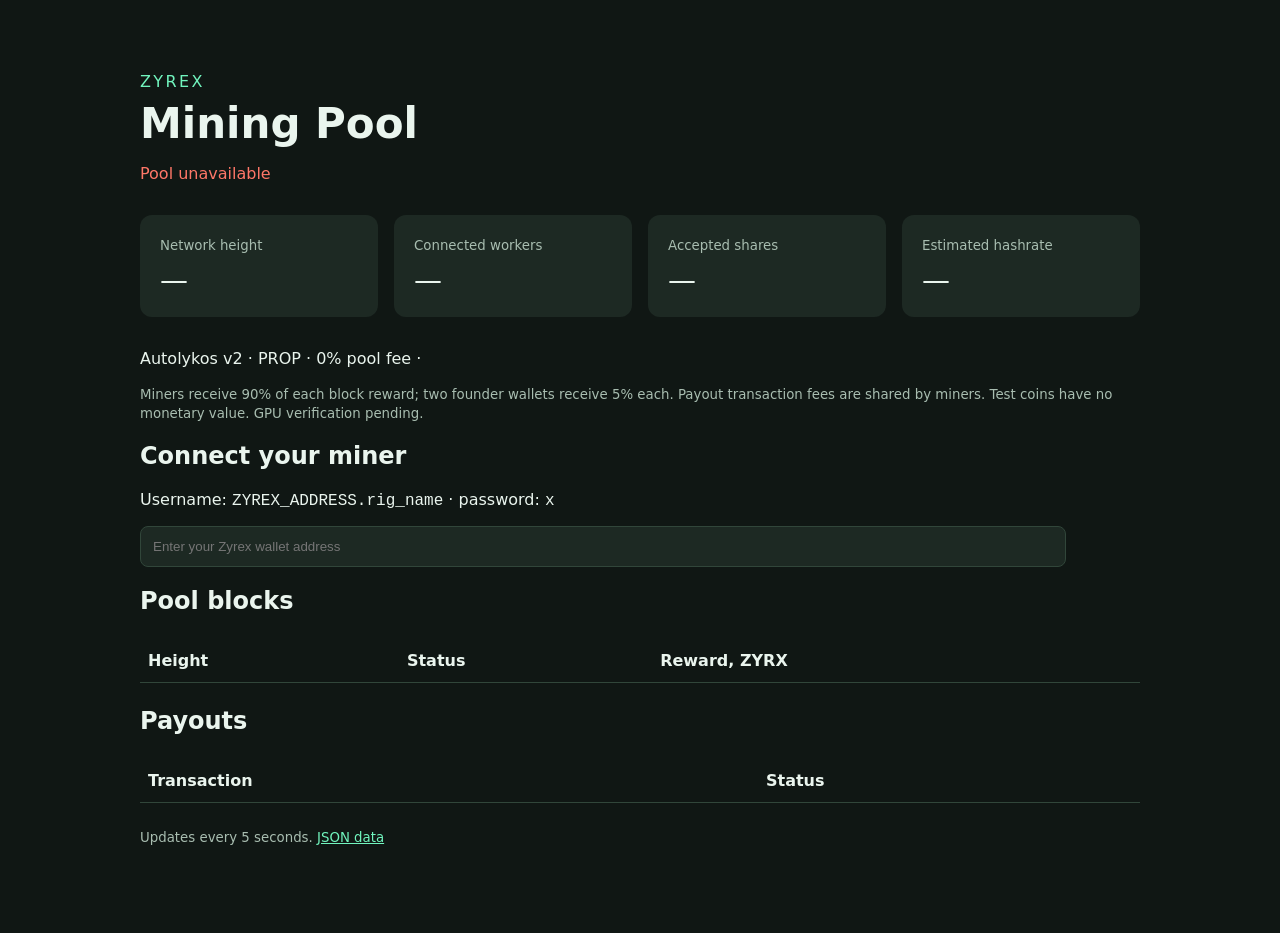
==== pool/index.html @ ad79727c "Initialize Zyrex blockchain" ====
<!doctype html>
<html lang="en"><meta charset="utf-8"><meta name="viewport" content="width=device-width, initial-scale=1">
<title>Zyrex Mining Pool</title>
<style>
body{margin:0;background:#101714;color:#eaf5ee;font:16px system-ui,sans-serif}
main{max-width:1000px;margin:48px auto;padding:24px}h1{font-size:42px;margin:8px 0}
a{color:#71f5be}.tag{color:#71f5be;letter-spacing:.15em}code{font-size:16px;word-break:break-all}
.grid{display:grid;grid-template-columns:repeat(auto-fit,minmax(170px,1fr));gap:16px;margin:32px 0}
.card{background:#1d2923;padding:20px;border-radius:12px}.value{font-size:28px;margin-top:10px}
small{color:#a8bdb0}table{width:100%;border-collapse:collapse;margin:24px 0}
th,td{text-align:left;padding:12px 8px;border-bottom:1px solid #31463a}.error{color:#ff7768}
input{background:#1d2923;color:inherit;border:1px solid #31463a;padding:12px;width:90%;border-radius:8px}
</style>
<main><div class="tag" id="network">ZYREX</div><h1>Mining Pool</h1>
<p><code id="url"></code></p><p id="status">Connecting…</p>
<div class="grid"><div class="card"><small>Network height</small><div class="value" id="height">—</div></div>
<div class="card"><small>Connected workers</small><div class="value" id="workers">—</div></div>
<div class="card"><small>Accepted shares</small><div class="value" id="shares">—</div></div>
<div class="card"><small>Estimated hashrate</small><div class="value" id="hashrate">—</div></div></div>
<p>Autolykos v2 · PROP · 0% pool fee · <span id="terms"></span></p>
<p><small>Miners receive 90% of each block reward; two founder wallets receive 5% each.
Payout transaction fees are shared by miners. Test coins have no monetary value.
<span id="gpu-status">GPU verification pending.</span></small></p>
<h2>Connect your miner</h2><p>Username: <code>ZYREX_ADDRESS.rig_name</code> · password: <code>x</code></p>
<input id="address" placeholder="Enter your Zyrex wallet address" autocomplete="off">
<p><code id="command"></code></p>
<h2>Pool blocks</h2><table><thead><tr><th>Height</th><th>Status</th><th>Reward, ZYRX</th></tr></thead>
<tbody id="blocks"></tbody></table>
<h2>Payouts</h2><table><thead><tr><th>Transaction</th><th>Status</th></tr></thead><tbody id="payments"></tbody></table>
<p id="payment-status"></p><p><small>Updates every 5 seconds. <a href="/api/stats">JSON data</a></small></p></main>
<script>
const $=id=>document.getElementById(id);let endpoint='';
function command(){let a=$('address').value.replace(/[^a-zA-Z0-9]/g,'')||'ZYREX_ADDRESS';
$('command').textContent=endpoint?`lolMiner --algo AUTOLYKOS2 --pool ${endpoint} --user ${a}.rig1 --pass x`:'';}
function row(parent,values){let tr=document.createElement('tr');for(let value of values){
let td=document.createElement('td');td.textContent=value;tr.append(td);}parent.append(tr);}
async function refresh(){try{let r=await fetch('/api/stats');if(!r.ok)throw Error(r.status);
let s=await r.json();endpoint=s.stratumUrl;$('url').textContent=endpoint;
$('network').textContent='ZYREX / '+s.network.toUpperCase();
$('terms').textContent=`Payouts from ${s.minimumPayoutNano/1e9} ZYRX after ${s.confirmations} confirmations`;
$('status').textContent=s.halted||(s.ready?'Pool ready for mining':'Waiting for node');
$('status').className=s.ready&&!s.halted?'':'error';
$('gpu-status').textContent=s.gpuVerified?
'GPU verified: '+s.gpuValidation.device+' · '+s.gpuValidation.miner:'GPU verification pending for this network.';
$('height').textContent=s.nodeHeight;$('workers').textContent=s.connectedWorkers;$('shares').textContent=s.acceptedShares;
$('hashrate').textContent=(s.estimatedHashrate/1e6).toFixed(2)+' MH/s';
$('blocks').replaceChildren();
for(let b of s.blocks.slice(-15).reverse())row($('blocks'),[b.height,b.status,(b.reward/1e9).toFixed(3)]);
$('payments').replaceChildren();for(let p of s.payouts.slice(-15).reverse())row($('payments'),[p.id,p.status]);command();
$('payment-status').textContent=s.payoutError?'Payout processing delayed. Your accrued balance is retained.':'';
}catch(e){$('status').textContent='Pool unavailable';$('status').className='error';}}
$('address').addEventListener('input',command);refresh();setInterval(refresh,5000);
</script></html>
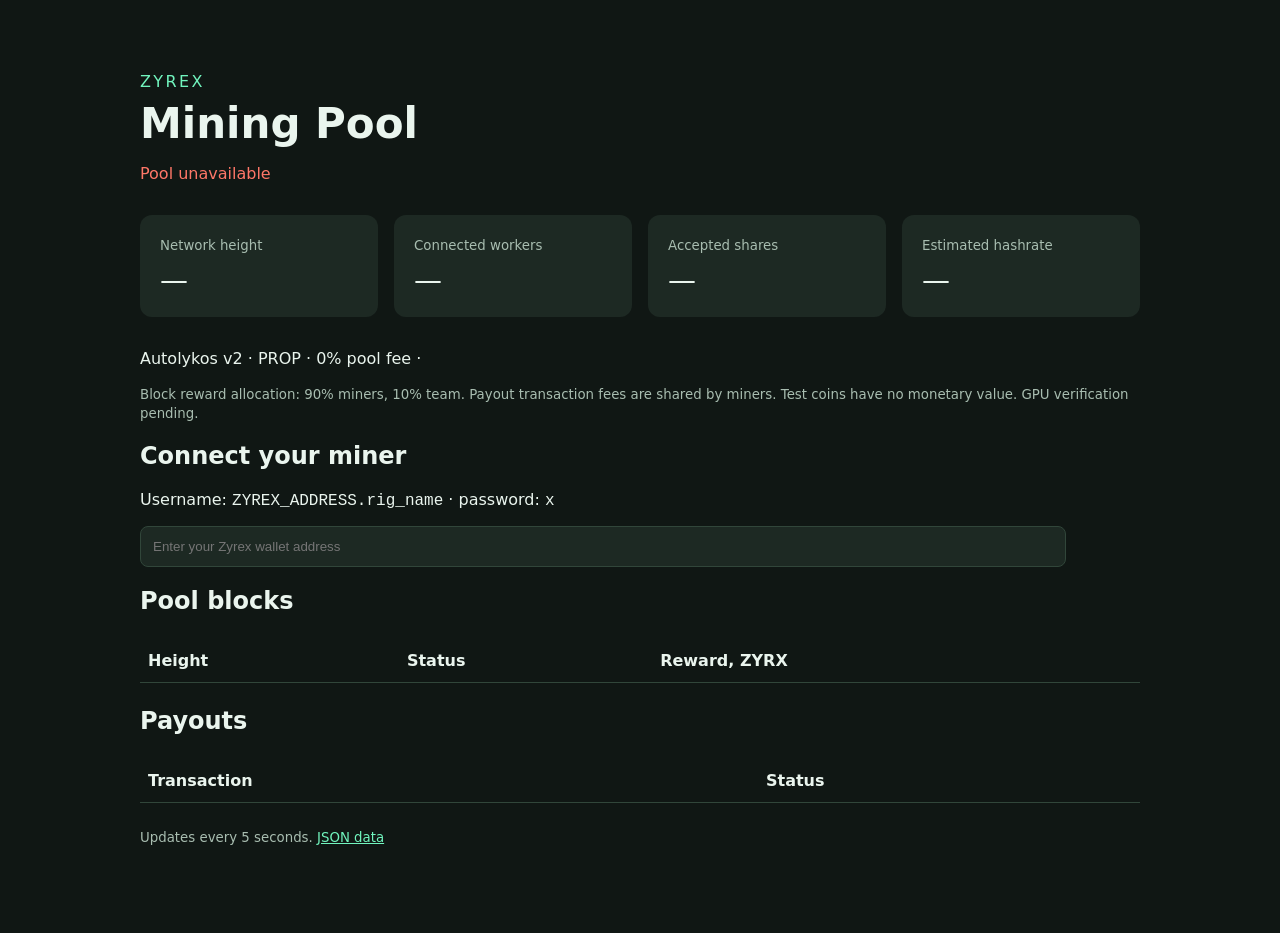
==== commit 213f725f: "Launch Zyrex public testnet with pool and explorer Pin a GPU-mined Autolykos v2 genesis and independ" ====
--- a/pool/index.html
+++ b/pool/index.html
@@ -18,7 +18,7 @@
 <div class="card"><small>Accepted shares</small><div class="value" id="shares">—</div></div>
 <div class="card"><small>Estimated hashrate</small><div class="value" id="hashrate">—</div></div></div>
 <p>Autolykos v2 · PROP · 0% pool fee · <span id="terms"></span></p>
-<p><small>Miners receive 90% of each block reward; two founder wallets receive 5% each.
+<p><small>Block reward allocation: 90% miners, 10% team.
 Payout transaction fees are shared by miners. Test coins have no monetary value.
 <span id="gpu-status">GPU verification pending.</span></small></p>
 <h2>Connect your miner</h2><p>Username: <code>ZYREX_ADDRESS.rig_name</code> · password: <code>x</code></p>
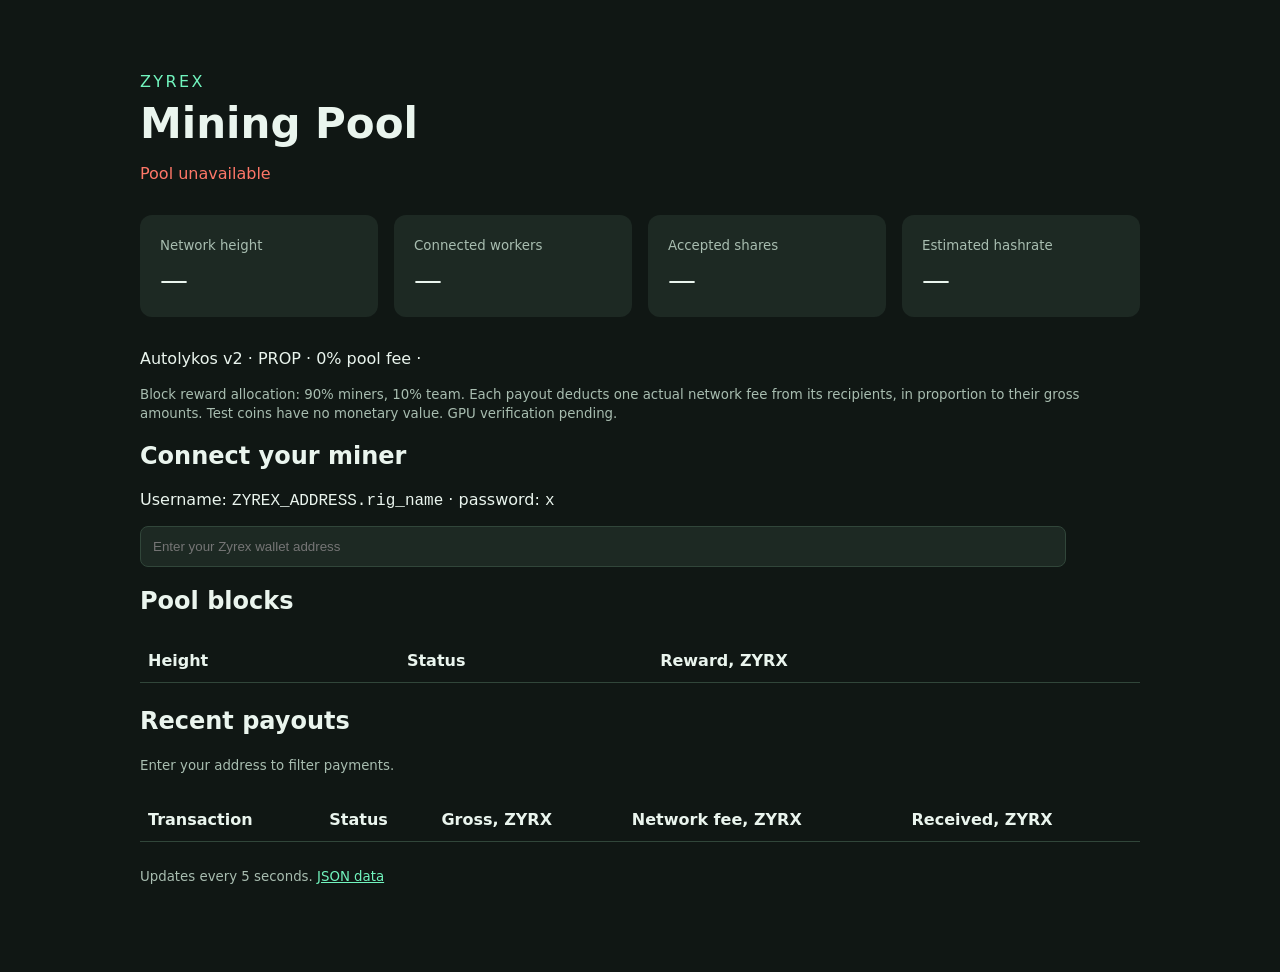
==== commit f02f4ff0: "Charge actual payout network fees to miners and refund unused reserves" ====
--- a/pool/index.html
+++ b/pool/index.html
@@ -9,6 +9,7 @@
 .card{background:#1d2923;padding:20px;border-radius:12px}.value{font-size:28px;margin-top:10px}
 small{color:#a8bdb0}table{width:100%;border-collapse:collapse;margin:24px 0}
 th,td{text-align:left;padding:12px 8px;border-bottom:1px solid #31463a}.error{color:#ff7768}
+#payments td:first-child{max-width:230px;word-break:break-all;font:13px monospace}
 input{background:#1d2923;color:inherit;border:1px solid #31463a;padding:12px;width:90%;border-radius:8px}
 </style>
 <main><div class="tag" id="network">ZYREX</div><h1>Mining Pool</h1>
@@ -19,25 +20,46 @@
 <div class="card"><small>Estimated hashrate</small><div class="value" id="hashrate">—</div></div></div>
 <p>Autolykos v2 · PROP · 0% pool fee · <span id="terms"></span></p>
 <p><small>Block reward allocation: 90% miners, 10% team.
-Payout transaction fees are shared by miners. Test coins have no monetary value.
+Each payout deducts one actual network fee from its recipients, in proportion to their gross amounts.
+Test coins have no monetary value.
 <span id="gpu-status">GPU verification pending.</span></small></p>
 <h2>Connect your miner</h2><p>Username: <code>ZYREX_ADDRESS.rig_name</code> · password: <code>x</code></p>
 <input id="address" placeholder="Enter your Zyrex wallet address" autocomplete="off">
 <p><code id="command"></code></p>
+<p id="balance"></p>
 <h2>Pool blocks</h2><table><thead><tr><th>Height</th><th>Status</th><th>Reward, ZYRX</th></tr></thead>
 <tbody id="blocks"></tbody></table>
-<h2>Payouts</h2><table><thead><tr><th>Transaction</th><th>Status</th></tr></thead><tbody id="payments"></tbody></table>
+<h2>Recent payouts</h2><p><small id="payment-note">Enter your address to filter payments.</small></p>
+<table><thead><tr><th>Transaction</th><th>Status</th><th>Gross, ZYRX</th>
+<th>Network fee, ZYRX</th><th>Received, ZYRX</th></tr></thead><tbody id="payments"></tbody></table>
 <p id="payment-status"></p><p><small>Updates every 5 seconds. <a href="/api/stats">JSON data</a></small></p></main>
 <script>
-const $=id=>document.getElementById(id);let endpoint='';
+const $=id=>document.getElementById(id);let endpoint='',stats=null;
+function coins(value){if(value===null||value===undefined)return '—';
+let n=BigInt(value),whole=n/1000000000n,fraction=(n%1000000000n).toString().padStart(9,'0').replace(/0+$/,'');
+return whole.toString()+(fraction?'.'+fraction:'');}
+function amounts(p,key){let exact=p[key+'Exact'];return exact|| (p[key]?JSON.parse(p[key]):null);}
+function total(values,address){if(!values)return null;if(address)return values[address]??null;
+return Object.values(values).reduce((sum,value)=>sum+BigInt(value),0n);}
 function command(){let a=$('address').value.replace(/[^a-zA-Z0-9]/g,'')||'ZYREX_ADDRESS';
-$('command').textContent=endpoint?`lolMiner --algo AUTOLYKOS2 --pool ${endpoint} --user ${a}.rig1 --pass x`:'';}
+$('command').textContent=endpoint?`lolMiner --algo AUTOLYKOS2 --pool ${endpoint} --user ${a}.rig1 --pass x`:'';
+payments();}
 function row(parent,values){let tr=document.createElement('tr');for(let value of values){
 let td=document.createElement('td');td.textContent=value;tr.append(td);}parent.append(tr);}
+function payments(){if(!stats)return;let address=$('address').value.trim();
+let balances=stats.balancesNanoZYRXExact||stats.balancesNanoZYRX;
+$('balance').textContent=address?'Accrued balance: '+coins(balances[address]||'0')+' ZYRX':'';
+$('payments').replaceChildren();let shown=0;
+for(let p of stats.payouts.slice().reverse()){
+let net=total(amounts(p,'amounts'),address);if(net===null)continue;
+row($('payments'),[p.id,p.status,coins(total(amounts(p,'gross'),address)),
+p.fees?coins(total(amounts(p,'fees'),address)):'Prepaid',coins(net)]);if(++shown===15)break;}
+$('payment-note').textContent=address?'Payments to the entered address.':'All recipients combined. Enter your address to filter.';
+$('payment-note').textContent+=' Historical payments show prepaid fees; unused reserves have been refunded.';}
 async function refresh(){try{let r=await fetch('/api/stats');if(!r.ok)throw Error(r.status);
-let s=await r.json();endpoint=s.stratumUrl;$('url').textContent=endpoint;
+let s=await r.json();stats=s;endpoint=s.stratumUrl;$('url').textContent=endpoint;
 $('network').textContent='ZYREX / '+s.network.toUpperCase();
-$('terms').textContent=`Payouts from ${s.minimumPayoutNano/1e9} ZYRX after ${s.confirmations} confirmations`;
+$('terms').textContent=`Payouts from ${coins(s.minimumPayoutNano)} ZYRX after ${s.confirmations} confirmations`;
 $('status').textContent=s.halted||(s.ready?'Pool ready for mining':'Waiting for node');
 $('status').className=s.ready&&!s.halted?'':'error';
 $('gpu-status').textContent=s.gpuVerified?
@@ -46,7 +68,7 @@
 $('hashrate').textContent=(s.estimatedHashrate/1e6).toFixed(2)+' MH/s';
 $('blocks').replaceChildren();
 for(let b of s.blocks.slice(-15).reverse())row($('blocks'),[b.height,b.status,(b.reward/1e9).toFixed(3)]);
-$('payments').replaceChildren();for(let p of s.payouts.slice(-15).reverse())row($('payments'),[p.id,p.status]);command();
+command();
 $('payment-status').textContent=s.payoutError?'Payout processing delayed. Your accrued balance is retained.':'';
 }catch(e){$('status').textContent='Pool unavailable';$('status').className='error';}}
 $('address').addEventListener('input',command);refresh();setInterval(refresh,5000);
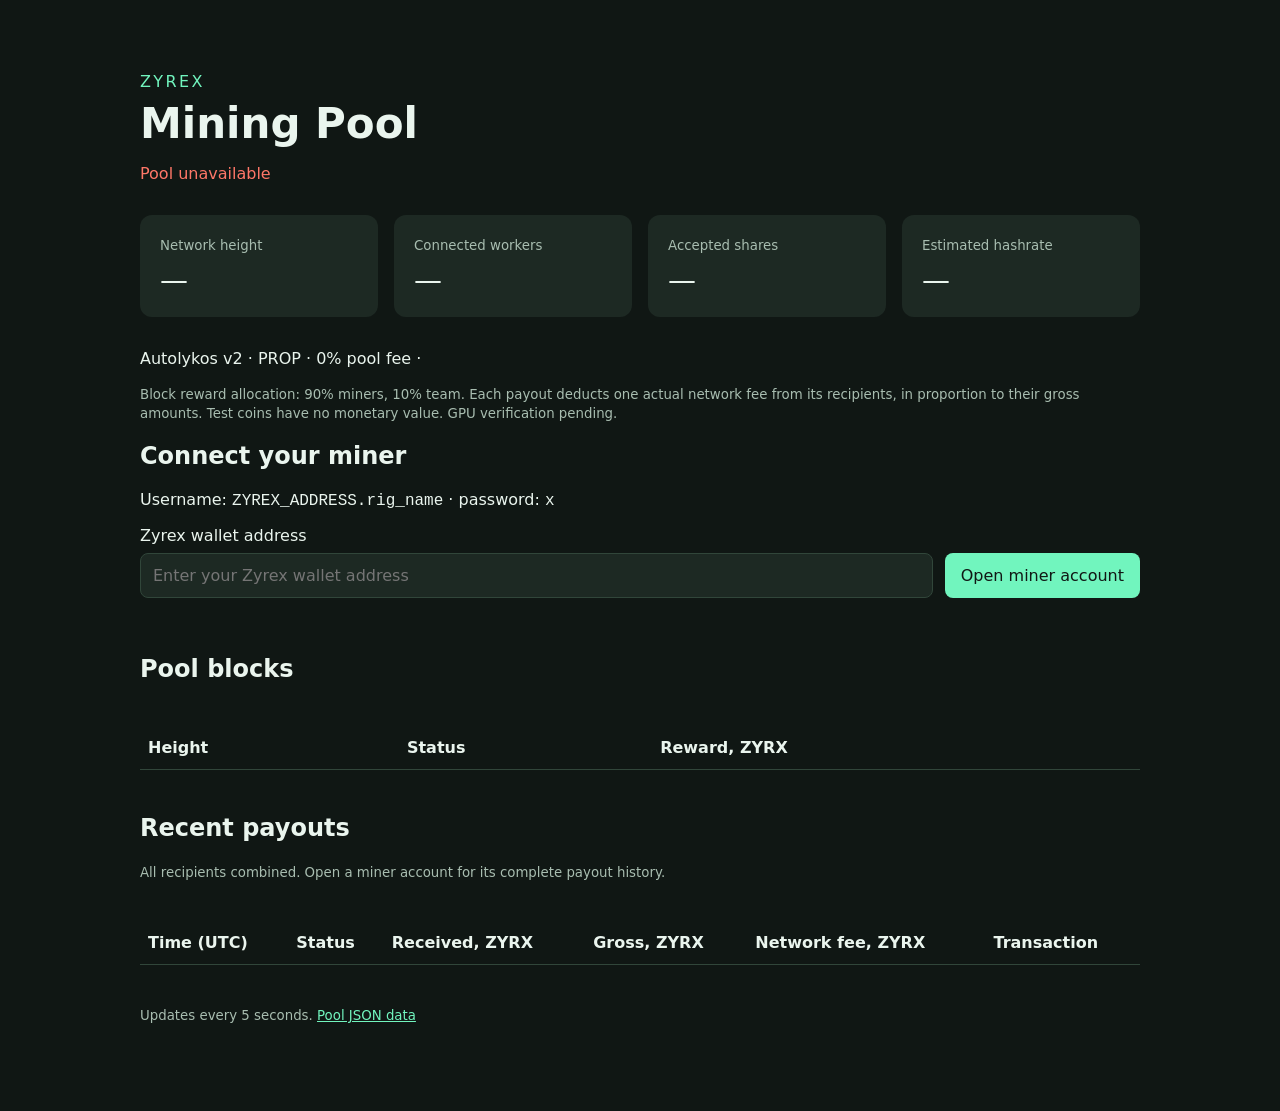
==== commit 6147bd26: "Add address-based miner accounts and complete payout history" ====
--- a/pool/index.html
+++ b/pool/index.html
@@ -1,75 +1,450 @@
 <!doctype html>
-<html lang="en"><meta charset="utf-8"><meta name="viewport" content="width=device-width, initial-scale=1">
+<html lang="en">
+<head>
+<meta charset="utf-8">
+<meta name="viewport" content="width=device-width, initial-scale=1">
 <title>Zyrex Mining Pool</title>
 <style>
 body{margin:0;background:#101714;color:#eaf5ee;font:16px system-ui,sans-serif}
 main{max-width:1000px;margin:48px auto;padding:24px}h1{font-size:42px;margin:8px 0}
 a{color:#71f5be}.tag{color:#71f5be;letter-spacing:.15em}code{font-size:16px;word-break:break-all}
 .grid{display:grid;grid-template-columns:repeat(auto-fit,minmax(170px,1fr));gap:16px;margin:32px 0}
-.card{background:#1d2923;padding:20px;border-radius:12px}.value{font-size:28px;margin-top:10px}
-small{color:#a8bdb0}table{width:100%;border-collapse:collapse;margin:24px 0}
+.card{background:#1d2923;padding:20px;border-radius:12px}.value{font-size:28px;margin-top:10px;overflow-wrap:anywhere}
+small,.muted{color:#a8bdb0}table{width:100%;border-collapse:collapse;margin:24px 0}
 th,td{text-align:left;padding:12px 8px;border-bottom:1px solid #31463a}.error{color:#ff7768}
-#payments td:first-child{max-width:230px;word-break:break-all;font:13px monospace}
-input{background:#1d2923;color:inherit;border:1px solid #31463a;padding:12px;width:90%;border-radius:8px}
+.table{overflow-x:auto}.payouts{min-width:800px}.worker-table{min-width:660px}
+.tx{max-width:230px;word-break:break-all;font:13px monospace}.nowrap{white-space:nowrap}
+input{background:#1d2923;color:inherit;border:1px solid #31463a;padding:12px;border-radius:8px;min-width:0;font:inherit}
+button{background:#71f5be;border:0;color:#101714;padding:12px 16px;border-radius:8px;cursor:pointer;font:inherit}
+button:disabled{opacity:.45;cursor:default}
+a:focus-visible,input:focus-visible,button:focus-visible{outline:2px solid #eaf5ee;outline-offset:3px}
+.address-entry{display:flex;gap:12px;margin-top:8px}.address-entry input{flex:1}
+.controls{display:flex;gap:12px;align-items:center;flex-wrap:wrap}.controls small{margin-right:auto}
+.details{display:flex;gap:16px 28px;flex-wrap:wrap}.details p{margin:4px 0}.address-display{overflow-wrap:anywhere}
+[hidden]{display:none!important}#history-status,#account-status,#form-error{min-height:1.3em}
+@media(max-width:600px){main{margin:20px auto;padding:16px}h1{font-size:34px}.address-entry{flex-direction:column}
+.value{font-size:24px}.grid{gap:12px;margin:24px 0}.card{padding:16px}}
 </style>
-<main><div class="tag" id="network">ZYREX</div><h1>Mining Pool</h1>
-<p><code id="url"></code></p><p id="status">Connecting…</p>
-<div class="grid"><div class="card"><small>Network height</small><div class="value" id="height">—</div></div>
+</head>
+<body>
+<main>
+<div class="tag" id="network">ZYREX</div>
+<h1 id="page-title">Mining Pool</h1>
+<p id="account-navigation" hidden><a href="/" id="pool-link">Mining pool overview</a> · Public address view</p>
+<p><code id="url"></code></p><p id="status" role="status">Connecting…</p>
+<section id="pool-overview" aria-label="Pool overview">
+<div class="grid">
+<div class="card"><small>Network height</small><div class="value" id="height">—</div></div>
 <div class="card"><small>Connected workers</small><div class="value" id="workers">—</div></div>
 <div class="card"><small>Accepted shares</small><div class="value" id="shares">—</div></div>
-<div class="card"><small>Estimated hashrate</small><div class="value" id="hashrate">—</div></div></div>
+<div class="card"><small>Estimated hashrate</small><div class="value" id="hashrate">—</div></div>
+</div>
+</section>
 <p>Autolykos v2 · PROP · 0% pool fee · <span id="terms"></span></p>
 <p><small>Block reward allocation: 90% miners, 10% team.
 Each payout deducts one actual network fee from its recipients, in proportion to their gross amounts.
-Test coins have no monetary value.
-<span id="gpu-status">GPU verification pending.</span></small></p>
-<h2>Connect your miner</h2><p>Username: <code>ZYREX_ADDRESS.rig_name</code> · password: <code>x</code></p>
-<input id="address" placeholder="Enter your Zyrex wallet address" autocomplete="off">
+Test coins have no monetary value. <span id="gpu-status">GPU verification pending.</span></small></p>
+<h2 id="address-heading">Connect your miner</h2>
+<p>Username: <code>ZYREX_ADDRESS.rig_name</code> · password: <code>x</code></p>
+<form id="address-form">
+<label for="address">Zyrex wallet address</label>
+<div class="address-entry">
+<input id="address" name="address" placeholder="Enter your Zyrex wallet address" autocomplete="off"
+spellcheck="false" maxlength="2048" required>
+<button type="submit">Open miner account</button>
+</div>
+<p id="form-error" class="error" role="alert"></p>
+</form>
 <p><code id="command"></code></p>
-<p id="balance"></p>
-<h2>Pool blocks</h2><table><thead><tr><th>Height</th><th>Status</th><th>Reward, ZYRX</th></tr></thead>
-<tbody id="blocks"></tbody></table>
-<h2>Recent payouts</h2><p><small id="payment-note">Enter your address to filter payments.</small></p>
-<table><thead><tr><th>Transaction</th><th>Status</th><th>Gross, ZYRX</th>
-<th>Network fee, ZYRX</th><th>Received, ZYRX</th></tr></thead><tbody id="payments"></tbody></table>
-<p id="payment-status"></p><p><small>Updates every 5 seconds. <a href="/api/stats">JSON data</a></small></p></main>
+<section id="miner-account" aria-labelledby="account-heading" hidden>
+<h2 id="account-heading">Miner account</h2>
+<p class="address-display"><code id="selected-address"></code></p>
+<p><a id="account-link" href="/">Share this account view</a> · Read-only pool records; no wallet access required.</p>
+<p id="account-status" role="status">Loading account…</p>
+<div id="account-data" hidden>
+<div class="grid">
+<div class="card"><small>Available unpaid, ZYRX</small><div class="value" id="unpaid">—</div></div>
+<div class="card"><small>Pending payouts, ZYRX</small><div class="value" id="pending">—</div></div>
+<div class="card"><small>Confirmed paid, ZYRX</small><div class="value" id="paid">—</div></div>
+<div class="card"><small>Immature estimate, ZYRX</small><div class="value" id="immature">—</div></div>
+</div>
+<p><small>Available unpaid is credited balance not yet reserved for a payout. Pending payouts are signed or broadcast,
+awaiting confirmation. Immature rewards are estimates and are not credited or available for payout.</small></p>
+<p id="immature-note" class="muted"></p>
+<div class="details">
+<p>Mature reward credits: <span id="credited">—</span> ZYRX</p>
+<p>Fee reserve refunds: <span id="refunds">—</span> ZYRX</p>
+<p>Reserved for payouts: <span id="reserved">—</span> ZYRX</p>
+</div>
+<p id="paid-details" class="muted"></p><p id="pending-details" class="muted"></p>
+<h2>Mining activity</h2>
+<div class="grid">
+<div class="card"><small>Connected workers</small><div class="value" id="miner-connected">—</div></div>
+<div class="card"><small>Accepted shares</small><div class="value" id="miner-shares">—</div></div>
+<div class="card"><small>Estimated hashrate</small><div class="value" id="miner-hashrate">—</div></div>
+<div class="card"><small>Current round share</small><div class="value" id="round-share">—</div></div>
+</div>
+<p id="mining-note" class="muted"></p><p id="round-note" class="muted"></p>
+<h3>Workers</h3>
+<p><small>Active means connected with an accepted share in the last 10 minutes.
+Hashrate is estimated from accepted work over the same window.</small></p>
+<div class="table"><table class="worker-table">
+<thead><tr><th scope="col">Worker</th><th scope="col">Status</th><th scope="col">Last accepted share (UTC)</th>
+<th scope="col">Accepted shares</th><th scope="col">Estimated hashrate</th></tr></thead>
+<tbody id="miner-workers"></tbody>
+</table></div><p id="worker-note" class="muted"></p>
+</div>
+<h2>Payout history</h2>
+<p><small>All payouts for this address, newest first. Received is the net payment; gross includes its network fee.
+Legacy prepaid fees are shown as unknown when the original amounts were not recorded.</small></p>
+<div class="controls">
+<small id="history-count">Loading payouts…</small>
+<button id="history-refresh" type="button">Refresh history</button>
+<button id="previous" type="button" disabled>Previous</button>
+<button id="next" type="button" disabled>Next</button>
+</div>
+<div class="table"><table class="payouts">
+<thead><tr><th scope="col">Time (UTC)</th><th scope="col">Status</th><th scope="col">Received, ZYRX</th>
+<th scope="col">Gross, ZYRX</th><th scope="col">Network fee, ZYRX</th><th scope="col">Transaction</th></tr></thead>
+<tbody id="miner-payments"></tbody>
+</table></div>
+<p id="history-status" role="status"></p>
+<p><small>Account data updates every 5 seconds. History keeps your selected page and snapshot;
+use Refresh history to include newly created payouts.</small></p>
+</section>
+<section id="pool-history" aria-label="Pool history">
+<h2>Pool blocks</h2>
+<div class="table"><table><thead><tr><th scope="col">Height</th><th scope="col">Status</th>
+<th scope="col">Reward, ZYRX</th></tr></thead><tbody id="blocks"></tbody></table></div>
+<h2>Recent payouts</h2><p><small>All recipients combined. Open a miner account for its complete payout history.</small></p>
+<div class="table"><table class="payouts"><thead><tr><th scope="col">Time (UTC)</th><th scope="col">Status</th>
+<th scope="col">Received, ZYRX</th><th scope="col">Gross, ZYRX</th><th scope="col">Network fee, ZYRX</th>
+<th scope="col">Transaction</th></tr></thead><tbody id="payments"></tbody></table></div>
+</section>
+<p id="payment-status"></p><p><small>Updates every 5 seconds. <a href="/api/stats">Pool JSON data</a></small></p>
+</main>
 <script>
-const $=id=>document.getElementById(id);let endpoint='',stats=null;
-function coins(value){if(value===null||value===undefined)return '—';
-let n=BigInt(value),whole=n/1000000000n,fraction=(n%1000000000n).toString().padStart(9,'0').replace(/0+$/,'');
-return whole.toString()+(fraction?'.'+fraction:'');}
-function amounts(p,key){let exact=p[key+'Exact'];return exact|| (p[key]?JSON.parse(p[key]):null);}
-function total(values,address){if(!values)return null;if(address)return values[address]??null;
-return Object.values(values).reduce((sum,value)=>sum+BigInt(value),0n);}
-function command(){let a=$('address').value.replace(/[^a-zA-Z0-9]/g,'')||'ZYREX_ADDRESS';
-$('command').textContent=endpoint?`lolMiner --algo AUTOLYKOS2 --pool ${endpoint} --user ${a}.rig1 --pass x`:'';
-payments();}
-function row(parent,values){let tr=document.createElement('tr');for(let value of values){
-let td=document.createElement('td');td.textContent=value;tr.append(td);}parent.append(tr);}
-function payments(){if(!stats)return;let address=$('address').value.trim();
-let balances=stats.balancesNanoZYRXExact||stats.balancesNanoZYRX;
-$('balance').textContent=address?'Accrued balance: '+coins(balances[address]||'0')+' ZYRX':'';
-$('payments').replaceChildren();let shown=0;
-for(let p of stats.payouts.slice().reverse()){
-let net=total(amounts(p,'amounts'),address);if(net===null)continue;
-row($('payments'),[p.id,p.status,coins(total(amounts(p,'gross'),address)),
-p.fees?coins(total(amounts(p,'fees'),address)):'Prepaid',coins(net)]);if(++shown===15)break;}
-$('payment-note').textContent=address?'Payments to the entered address.':'All recipients combined. Enter your address to filter.';
-$('payment-note').textContent+=' Historical payments show prepaid fees; unused reserves have been refunded.';}
-async function refresh(){try{let r=await fetch('/api/stats');if(!r.ok)throw Error(r.status);
-let s=await r.json();stats=s;endpoint=s.stratumUrl;$('url').textContent=endpoint;
-$('network').textContent='ZYREX / '+s.network.toUpperCase();
-$('terms').textContent=`Payouts from ${coins(s.minimumPayoutNano)} ZYRX after ${s.confirmations} confirmations`;
-$('status').textContent=s.halted||(s.ready?'Pool ready for mining':'Waiting for node');
-$('status').className=s.ready&&!s.halted?'':'error';
-$('gpu-status').textContent=s.gpuVerified?
-'GPU verified: '+s.gpuValidation.device+' · '+s.gpuValidation.miner:'GPU verification pending for this network.';
-$('height').textContent=s.nodeHeight;$('workers').textContent=s.connectedWorkers;$('shares').textContent=s.acceptedShares;
-$('hashrate').textContent=(s.estimatedHashrate/1e6).toFixed(2)+' MH/s';
-$('blocks').replaceChildren();
-for(let b of s.blocks.slice(-15).reverse())row($('blocks'),[b.height,b.status,(b.reward/1e9).toFixed(3)]);
-command();
-$('payment-status').textContent=s.payoutError?'Payout processing delayed. Your accrued balance is retained.':'';
-}catch(e){$('status').textContent='Pool unavailable';$('status').className='error';}}
-$('address').addEventListener('input',command);refresh();setInterval(refresh,5000);
-</script></html>
+'use strict';
+const $ = id => document.getElementById(id);
+const explorer = 'https://explorer.zyrexchain.com/';
+const pageSize = 20;
+let endpoint = '', selected = '', accountGeneration = 0, historyGeneration = 0;
+let accountController = null, historyController = null, accountBusy = false, historyBusy = false;
+let historyOffset = 0, historySnapshot = null, historyPage = null, statsBusy = false;
+
+function integer(value) {
+  if (typeof value === 'bigint') return value;
+  if (typeof value === 'string' && /^\d+$/.test(value)) return BigInt(value);
+  if (typeof value === 'number' && Number.isSafeInteger(value) && value >= 0) return BigInt(value);
+  throw new Error('Invalid integer amount');
+}
+function coins(value) {
+  if (value === null || value === undefined) return '—';
+  const n = integer(value), fraction = (n % 1000000000n).toString().padStart(9, '0').replace(/0+$/, '');
+  return (n / 1000000000n).toString() + (fraction ? '.' + fraction : '');
+}
+function exactCoins(value) {
+  if (value !== null && typeof value !== 'string') throw new Error('Invalid exact amount');
+  return coins(value);
+}
+function hashrate(value) {
+  if (typeof value !== 'number' || !Number.isFinite(value) || value < 0) return '—';
+  if (value >= 1e9) return (value / 1e9).toFixed(2) + ' GH/s';
+  if (value >= 1e6) return (value / 1e6).toFixed(2) + ' MH/s';
+  if (value >= 1e3) return (value / 1e3).toFixed(2) + ' kH/s';
+  return value.toFixed(2) + ' H/s';
+}
+function time(value) {
+  if (value === null || value === undefined) return '—';
+  const date = new Date(Number(value) * 1000);
+  if (!Number.isFinite(date.getTime())) throw new Error('Invalid timestamp');
+  return date.toISOString().replace('T', ' ').replace(/\.\d{3}Z$/, '');
+}
+function text(value) { return value === null || value === undefined ? '—' : String(value); }
+function row(parent, values) {
+  const tr = document.createElement('tr');
+  for (const value of values) {
+    const td = document.createElement('td');
+    if (value instanceof Node) td.append(value); else td.textContent = text(value);
+    tr.append(td);
+  }
+  parent.append(tr);
+  return tr;
+}
+function transaction(id) {
+  const item = document.createElement(/^[a-fA-F0-9]{64}$/.test(id) ? 'a' : 'span');
+  item.textContent = text(id);
+  if (item.tagName === 'A') item.href = explorer + '#' + encodeURIComponent(id);
+  item.className = 'tx';
+  return item;
+}
+function emptyRow(parent, message, columns) {
+  const tr = row(parent, [message]);
+  tr.firstChild.colSpan = columns;
+}
+async function api(path, signal) {
+  const response = await fetch(path, {signal, cache: 'no-store'});
+  const result = await response.json();
+  if (!response.ok) {
+    const message = response.status === 400 ? 'Invalid address or request. Use a wallet address for this network.' :
+      response.status === 404 ? 'This account is unavailable.' : 'Pool account data is unavailable. Please try again.';
+    throw new Error(message);
+  }
+  if (!result || typeof result !== 'object') throw new Error('Invalid response from the pool.');
+  return result;
+}
+function updateCommand() {
+  const address = $('address').value.trim();
+  const username = /^[1-9A-HJ-NP-Za-km-z]{10,2048}$/.test(address) ? address : 'ZYREX_ADDRESS';
+  $('command').textContent = endpoint ? `lolMiner --algo AUTOLYKOS2 --pool ${endpoint} --user ${username}.rig1 --pass x` : '';
+}
+function payoutTotals(value, label) {
+  if (!value || typeof value.count !== 'number') throw new Error('Invalid payout summary');
+  const gross = exactCoins(value.grossNanoZYRX), fee = exactCoins(value.feeNanoZYRX);
+  let message = `${label}: ${value.count} transaction${value.count === 1 ? '' : 's'} · gross ${gross} ZYRX · network fees ${fee} ZYRX.`;
+  if (value.legacyCount) message += ` ${value.legacyCount} legacy payout${value.legacyCount === 1 ? '' : 's'} with unrecorded gross/fees.`;
+  return message;
+}
+function renderAccount(data) {
+  if (data.address !== selected || !data.account || !data.mining || !Array.isArray(data.workers)) {
+    throw new Error('Invalid account response');
+  }
+  const account = data.account, mining = data.mining, round = mining.currentRound;
+  const formatted = {
+    unpaid: exactCoins(account.unpaidNanoZYRX), pending: exactCoins(account.pendingPayout.netNanoZYRX),
+    paid: exactCoins(account.confirmedPaid.netNanoZYRX), immature: exactCoins(account.immatureEstimatedNanoZYRX),
+    credited: exactCoins(account.creditedNanoZYRX), refunds: exactCoins(account.feeRefundNanoZYRX),
+    reserved: exactCoins(account.reservedBalanceDebitNanoZYRX)
+  };
+  const paidDetails = payoutTotals(account.confirmedPaid, 'Confirmed payouts');
+  const pendingDetails = payoutTotals(account.pendingPayout, 'Pending payouts');
+  const workerRows = document.createDocumentFragment();
+  for (const worker of data.workers) {
+    const status = worker.active ? 'Active' : worker.connectedSessions > 0 ? 'Connected · no recent shares' : 'Offline';
+    row(workerRows, [worker.name || '(unnamed)', status, time(worker.lastShare), worker.acceptedShares,
+      hashrate(worker.estimatedHashrate)]);
+  }
+  if (!data.workers.length) emptyRow(workerRows, 'No workers recorded for this address.', 5);
+  let roundShare = '—';
+  if (round && round.minerWeightExact !== undefined && round.poolWeightExact !== undefined) {
+    const minerWeight = integer(round.minerWeightExact), poolWeight = integer(round.poolWeightExact);
+    if (poolWeight > 0n) {
+      const percent = minerWeight * 10000n / poolWeight;
+      roundShare = (percent / 100n).toString() + '.' + (percent % 100n).toString().padStart(2, '0') + '%';
+    }
+  }
+  for (const [id, value] of Object.entries(formatted)) $(id).textContent = value;
+  $('paid-details').textContent = paidDetails;
+  $('pending-details').textContent = pendingDetails;
+  $('immature-note').textContent = account.immatureEstimatedNanoZYRX === null || account.immatureEstimatedNanoZYRX === undefined ?
+    `Immature reward estimates are currently unavailable; ${text(mining.pendingCandidateBlocks)} submitted candidate blocks. ` +
+    'Only mature, credited rewards appear in available unpaid.' :
+    'Estimated from currently recorded immature rounds; estimates can change if a block is orphaned.';
+  $('miner-connected').textContent = data.workers.filter(worker => worker.connectedSessions > 0).length;
+  $('miner-shares').textContent = text(mining.acceptedShares);
+  $('miner-hashrate').textContent = hashrate(mining.estimatedHashrate);
+  $('round-share').textContent = roundShare;
+  $('round-note').textContent = `Current unsettled round: ${text(round?.acceptedShares)} accepted shares from this address. ` +
+    'Contribution is weighted work, not a guaranteed reward.';
+  $('mining-note').textContent = `Last accepted share: ${time(mining.lastShare)} UTC. ` +
+    `${text(mining.windowAcceptedShares)} shares accepted in the last 10 minutes; ${text(mining.acceptedShares24h)} in the last 24 hours.`;
+  $('miner-workers').replaceChildren(workerRows);
+  $('worker-note').textContent = data.workersTruncated ? `Showing ${data.workers.length} of ${data.workerCount} recorded workers.` : '';
+  $('account-status').textContent = data.known ? `Updated ${time(data.generatedAt)} UTC.` :
+    'No pool activity has been recorded for this address.';
+  $('account-status').className = '';
+  $('account-data').hidden = false;
+}
+async function refreshAccount() {
+  if (!selected || accountBusy) return;
+  const generation = accountGeneration, address = selected;
+  accountBusy = true;
+  const controller = new AbortController();
+  accountController = controller;
+  try {
+    const data = await api('/api/miner/' + encodeURIComponent(address), controller.signal);
+    if (generation !== accountGeneration) return;
+    renderAccount(data);
+  } catch (error) {
+    if (generation !== accountGeneration || error.name === 'AbortError') return;
+    $('account-data').hidden = true;
+    $('account-status').className = 'error';
+    $('account-status').textContent = 'Account unavailable. ' + error.message;
+  } finally {
+    if (generation === accountGeneration) accountBusy = false;
+  }
+}
+function renderPayouts(data) {
+  if (data.address !== selected || !Array.isArray(data.items) || !Number.isSafeInteger(data.total) || data.total < 0 ||
+      data.offset !== historyOffset || data.limit !== pageSize || !/^\d+$/.test(data.snapshot)) {
+    throw new Error('Invalid payout response');
+  }
+  const rows = document.createDocumentFragment();
+  for (const payout of data.items) {
+    const tr = row(rows, [time(payout.created), payout.status, exactCoins(payout.netNanoZYRX),
+      exactCoins(payout.grossNanoZYRX), exactCoins(payout.feeNanoZYRX), transaction(payout.id)]);
+    tr.lastChild.className = 'tx';
+    tr.firstChild.className = 'nowrap';
+    if (payout.feePolicy === 'legacy-prepaid-unknown') tr.children[4].title = 'Original prepaid network fee was not recorded.';
+  }
+  if (!data.items.length) emptyRow(rows, 'No payouts recorded for this address.', 6);
+  historyPage = data;
+  historySnapshot = data.snapshot;
+  $('miner-payments').replaceChildren(rows);
+  $('history-count').textContent = data.total ?
+    `${data.offset + 1}–${data.offset + data.items.length} of ${data.total} payouts · Page ${Math.floor(data.offset / pageSize) + 1}` :
+    '0 payouts';
+  $('previous').disabled = !data.hasPrevious;
+  $('next').disabled = !data.hasMore;
+  $('history-status').className = '';
+  $('history-status').textContent = '';
+}
+async function refreshHistory(replace = false) {
+  if (!selected || (historyBusy && !replace)) return;
+  if (replace) {
+    historyController?.abort();
+    historyGeneration++;
+  }
+  const generation = historyGeneration, address = selected;
+  historyBusy = true;
+  const controller = new AbortController();
+  historyController = controller;
+  $('previous').disabled = true;
+  $('next').disabled = true;
+  try {
+    const query = new URLSearchParams({limit: String(pageSize), offset: String(historyOffset)});
+    if (historySnapshot !== null) query.set('snapshot', historySnapshot);
+    const data = await api('/api/miner/' + encodeURIComponent(address) + '/payouts?' + query, controller.signal);
+    if (generation !== historyGeneration || address !== selected) return;
+    renderPayouts(data);
+  } catch (error) {
+    if (generation !== historyGeneration || error.name === 'AbortError') return;
+    $('miner-payments').replaceChildren();
+    historyPage = null;
+    $('history-count').textContent = 'History unavailable';
+    $('history-status').className = 'error';
+    $('history-status').textContent = 'Payout history unavailable. ' + error.message;
+  } finally {
+    if (generation === historyGeneration) historyBusy = false;
+  }
+}
+function routeAddress() {
+  const route = location.pathname.match(/^\/miner\/([^/]+)\/?$/);
+  try { return route ? decodeURIComponent(route[1]) : new URLSearchParams(location.search).get('address') || ''; }
+  catch (error) { return '!invalid-address'; }
+}
+function openAccount(address, push = false) {
+  address = address.trim();
+  if (push) history.pushState(null, '', address ? '/miner/' + encodeURIComponent(address) : '/');
+  accountController?.abort();
+  historyController?.abort();
+  accountGeneration++;
+  historyGeneration++;
+  selected = address;
+  accountBusy = false;
+  historyBusy = false;
+  historyOffset = 0;
+  historySnapshot = null;
+  historyPage = null;
+  $('address').value = address;
+  $('form-error').textContent = '';
+  $('page-title').textContent = address ? 'Miner Account' : 'Mining Pool';
+  document.title = address ? 'Miner Account · Zyrex Mining Pool' : 'Zyrex Mining Pool';
+  $('pool-overview').hidden = !!address;
+  $('pool-history').hidden = !!address;
+  $('account-navigation').hidden = !address;
+  $('miner-account').hidden = !address;
+  $('account-data').hidden = true;
+  $('address-heading').textContent = address ? 'View a miner account' : 'Connect your miner';
+  $('selected-address').textContent = address;
+  $('account-link').href = '/miner/' + encodeURIComponent(address);
+  $('account-status').className = '';
+  $('account-status').textContent = 'Loading account…';
+  $('miner-payments').replaceChildren();
+  $('history-count').textContent = 'Loading payouts…';
+  $('history-status').textContent = '';
+  $('previous').disabled = true;
+  $('next').disabled = true;
+  updateCommand();
+  if (address) { refreshAccount(); refreshHistory(); }
+}
+function sumExact(payout, key) {
+  const values = payout[key + 'Exact'];
+  if (values === null || values === undefined) return null;
+  return Object.values(values).reduce((sum, amount) => sum + integer(amount), 0n);
+}
+async function refreshStats() {
+  if (statsBusy) return;
+  statsBusy = true;
+  try {
+    const data = await api('/api/stats');
+    endpoint = data.stratumUrl;
+    $('url').textContent = endpoint;
+    $('network').textContent = 'ZYREX / ' + data.network.toUpperCase();
+    $('terms').textContent = `Payouts from ${coins(data.minimumPayoutNano)} ZYRX after ${data.confirmations} confirmations`;
+    $('status').textContent = data.halted || (data.ready ? 'Pool ready for mining' : 'Waiting for node');
+    $('status').className = data.ready && !data.halted ? '' : 'error';
+    $('gpu-status').textContent = data.gpuVerified ?
+      'GPU verified: ' + data.gpuValidation.device + ' · ' + data.gpuValidation.miner : 'GPU verification pending for this network.';
+    $('height').textContent = text(data.nodeHeight);
+    $('workers').textContent = text(data.connectedWorkers);
+    $('shares').textContent = text(data.acceptedShares);
+    $('hashrate').textContent = hashrate(data.estimatedHashrate);
+    const blocks = document.createDocumentFragment(), payments = document.createDocumentFragment();
+    for (const block of data.blocks.slice(-15).reverse()) {
+      row(blocks, [block.height, block.status, coins(block.rewardExact ?? block.reward)]);
+    }
+    if (!data.blocks.length) emptyRow(blocks, 'No pool blocks yet.', 3);
+    for (const payout of data.payouts.slice(-15).reverse()) {
+      const tr = row(payments, [time(payout.created), payout.status, coins(sumExact(payout, 'amounts')),
+        coins(sumExact(payout, 'gross')), coins(sumExact(payout, 'fees')), transaction(payout.id)]);
+      tr.lastChild.className = 'tx';
+      tr.firstChild.className = 'nowrap';
+    }
+    if (!data.payouts.length) emptyRow(payments, 'No payouts yet.', 6);
+    $('blocks').replaceChildren(blocks);
+    $('payments').replaceChildren(payments);
+    updateCommand();
+    $('payment-status').textContent = data.payoutError ? 'Payout processing delayed. Your accrued balance is retained.' : '';
+  } catch (error) {
+    $('status').textContent = 'Pool unavailable';
+    $('status').className = 'error';
+  } finally { statsBusy = false; }
+}
+$('address-form').addEventListener('submit', event => {
+  event.preventDefault();
+  const address = $('address').value.trim();
+  if (!/^[1-9A-HJ-NP-Za-km-z]{10,2048}$/.test(address)) {
+    $('form-error').textContent = 'Enter a valid Zyrex wallet address.';
+    $('address').focus();
+    return;
+  }
+  openAccount(address, true);
+});
+$('address').addEventListener('input', () => { $('form-error').textContent = ''; updateCommand(); });
+$('pool-link').addEventListener('click', event => { event.preventDefault(); openAccount('', true); });
+$('previous').addEventListener('click', () => {
+  if (!historyPage?.hasPrevious) return;
+  historyOffset = historyPage.previousOffset;
+  $('miner-payments').replaceChildren();
+  $('history-count').textContent = 'Loading payouts…';
+  refreshHistory(true);
+});
+$('next').addEventListener('click', () => {
+  if (!historyPage?.hasMore) return;
+  historyOffset = historyPage.nextOffset;
+  $('miner-payments').replaceChildren();
+  $('history-count').textContent = 'Loading payouts…';
+  refreshHistory(true);
+});
+$('history-refresh').addEventListener('click', () => {
+  historySnapshot = null;
+  refreshHistory(true);
+});
+window.addEventListener('popstate', () => openAccount(routeAddress()));
+openAccount(routeAddress());
+refreshStats();
+setInterval(() => { refreshStats(); refreshAccount(); refreshHistory(); }, 5000);
+</script>
+</body>
+</html>
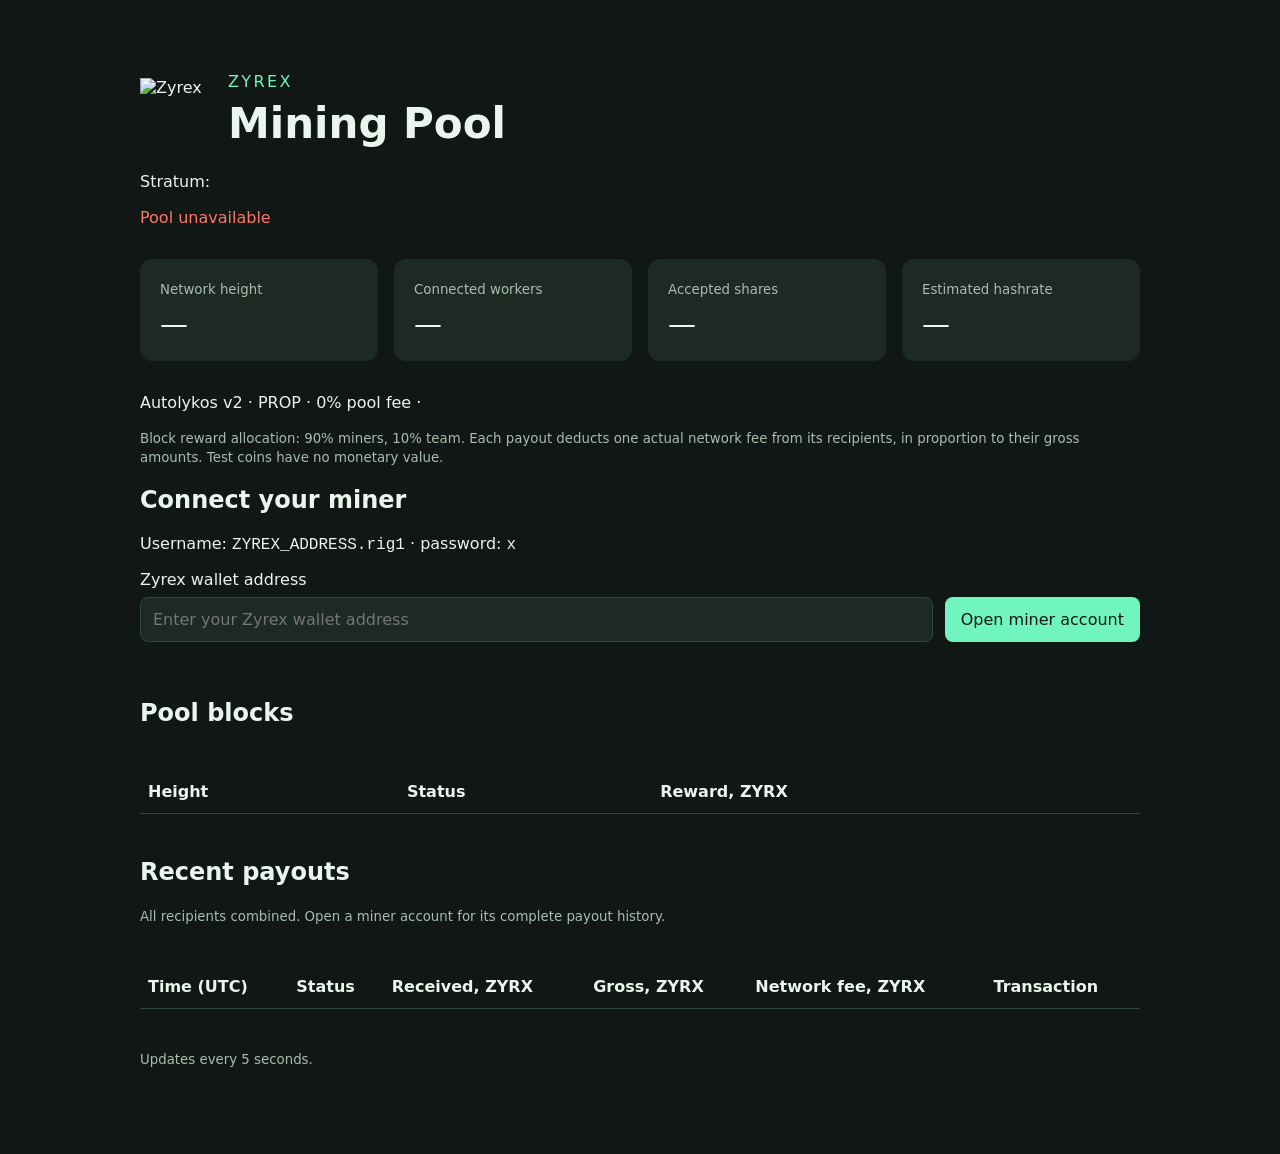
==== commit 37c00be7: "Use coin branding and neutral public pool information" ====
--- a/pool/index.html
+++ b/pool/index.html
@@ -4,9 +4,12 @@
 <meta charset="utf-8">
 <meta name="viewport" content="width=device-width, initial-scale=1">
 <title>Zyrex Mining Pool</title>
+<link rel="icon" type="image/png" href="/logo.png">
 <style>
 body{margin:0;background:#101714;color:#eaf5ee;font:16px system-ui,sans-serif}
 main{max-width:1000px;margin:48px auto;padding:24px}h1{font-size:42px;margin:8px 0}
+.pool-brand{display:flex;align-items:center;gap:16px}.pool-brand img{width:72px;height:72px;flex:none}
+.brand-heading{min-width:0}.brand-heading h1{overflow-wrap:anywhere}
 a{color:#71f5be}.tag{color:#71f5be;letter-spacing:.15em}code{font-size:16px;word-break:break-all}
 .grid{display:grid;grid-template-columns:repeat(auto-fit,minmax(170px,1fr));gap:16px;margin:32px 0}
 .card{background:#1d2923;padding:20px;border-radius:12px}.value{font-size:28px;margin-top:10px;overflow-wrap:anywhere}
@@ -23,15 +26,21 @@
 .details{display:flex;gap:16px 28px;flex-wrap:wrap}.details p{margin:4px 0}.address-display{overflow-wrap:anywhere}
 [hidden]{display:none!important}#history-status,#account-status,#form-error{min-height:1.3em}
 @media(max-width:600px){main{margin:20px auto;padding:16px}h1{font-size:34px}.address-entry{flex-direction:column}
+.pool-brand{gap:12px}.pool-brand img{width:64px;height:64px}
 .value{font-size:24px}.grid{gap:12px;margin:24px 0}.card{padding:16px}}
 </style>
 </head>
 <body>
 <main>
+<header class="pool-brand">
+<img src="/logo.png" width="72" height="72" alt="Zyrex">
+<div class="brand-heading">
 <div class="tag" id="network">ZYREX</div>
 <h1 id="page-title">Mining Pool</h1>
+</div>
+</header>
 <p id="account-navigation" hidden><a href="/" id="pool-link">Mining pool overview</a> · Public address view</p>
-<p><code id="url"></code></p><p id="status" role="status">Connecting…</p>
+<p>Stratum: <code id="url"></code></p><p id="status" role="status">Connecting…</p>
 <section id="pool-overview" aria-label="Pool overview">
 <div class="grid">
 <div class="card"><small>Network height</small><div class="value" id="height">—</div></div>
@@ -43,9 +52,9 @@
 <p>Autolykos v2 · PROP · 0% pool fee · <span id="terms"></span></p>
 <p><small>Block reward allocation: 90% miners, 10% team.
 Each payout deducts one actual network fee from its recipients, in proportion to their gross amounts.
-Test coins have no monetary value. <span id="gpu-status">GPU verification pending.</span></small></p>
+Test coins have no monetary value.</small></p>
 <h2 id="address-heading">Connect your miner</h2>
-<p>Username: <code>ZYREX_ADDRESS.rig_name</code> · password: <code>x</code></p>
+<p>Username: <code id="command">ZYREX_ADDRESS.rig1</code> · password: <code>x</code></p>
 <form id="address-form">
 <label for="address">Zyrex wallet address</label>
 <div class="address-entry">
@@ -55,7 +64,6 @@
 </div>
 <p id="form-error" class="error" role="alert"></p>
 </form>
-<p><code id="command"></code></p>
 <section id="miner-account" aria-labelledby="account-heading" hidden>
 <h2 id="account-heading">Miner account</h2>
 <p class="address-display"><code id="selected-address"></code></p>
@@ -121,7 +129,7 @@
 <th scope="col">Received, ZYRX</th><th scope="col">Gross, ZYRX</th><th scope="col">Network fee, ZYRX</th>
 <th scope="col">Transaction</th></tr></thead><tbody id="payments"></tbody></table></div>
 </section>
-<p id="payment-status"></p><p><small>Updates every 5 seconds. <a href="/api/stats">Pool JSON data</a></small></p>
+<p id="payment-status"></p><p><small>Updates every 5 seconds.</small></p>
 </main>
 <script>
 'use strict';
@@ -196,7 +204,7 @@
 function updateCommand() {
   const address = $('address').value.trim();
   const username = /^[1-9A-HJ-NP-Za-km-z]{10,2048}$/.test(address) ? address : 'ZYREX_ADDRESS';
-  $('command').textContent = endpoint ? `lolMiner --algo AUTOLYKOS2 --pool ${endpoint} --user ${username}.rig1 --pass x` : '';
+  $('command').textContent = `${username}.rig1`;
 }
 function payoutTotals(value, label) {
   if (!value || typeof value.count !== 'number') throw new Error('Invalid payout summary');
@@ -384,8 +392,6 @@
     $('terms').textContent = `Payouts from ${coins(data.minimumPayoutNano)} ZYRX after ${data.confirmations} confirmations`;
     $('status').textContent = data.halted || (data.ready ? 'Pool ready for mining' : 'Waiting for node');
     $('status').className = data.ready && !data.halted ? '' : 'error';
-    $('gpu-status').textContent = data.gpuVerified ?
-      'GPU verified: ' + data.gpuValidation.device + ' · ' + data.gpuValidation.miner : 'GPU verification pending for this network.';
     $('height').textContent = text(data.nodeHeight);
     $('workers').textContent = text(data.connectedWorkers);
     $('shares').textContent = text(data.acceptedShares);
